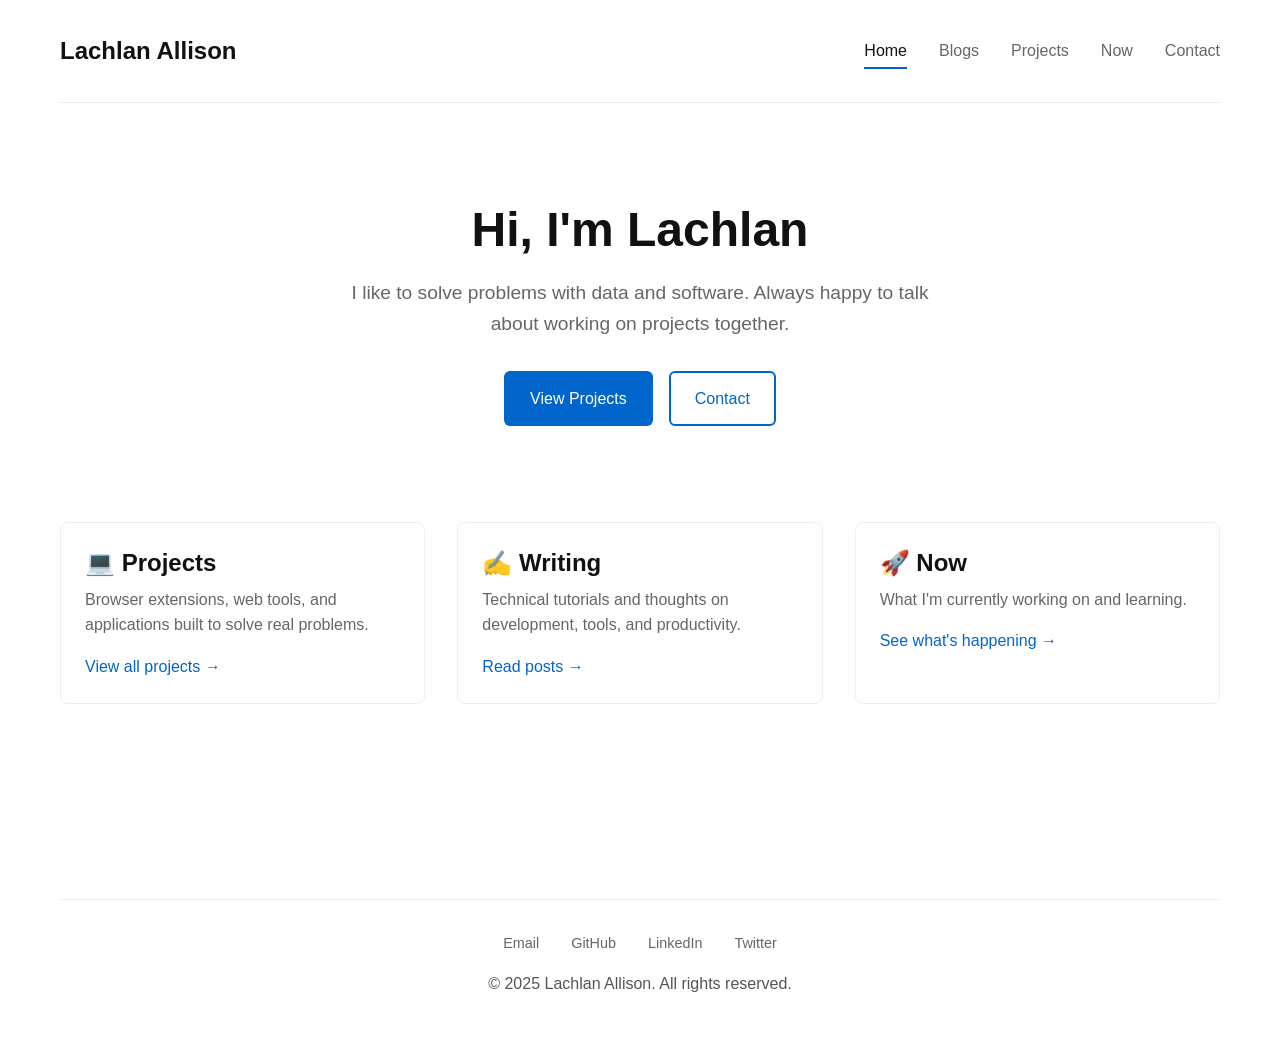
==== index.html @ a33252d0 "initial commit" ====
<!DOCTYPE html>
<html lang="en">
<head>
    <meta charset="UTF-8">
    <meta name="viewport" content="width=device-width, initial-scale=1.0">
    <title>Lachlan Allison - Developer</title>
    <meta name="description" content="Lachlan Allison - Developer building web applications and digital solutions">
    <meta name="author" content="Lachlan Allison">
    
    <!-- Open Graph / Facebook -->
    <meta property="og:type" content="website">
    <meta property="og:url" content="https://lachlanallison.com/">
    <meta property="og:title" content="Lachlan Allison - Developer">
    <meta property="og:description" content="Lachlan Allison - Developer building web applications and digital solutions">
    <meta property="og:image" content="https://lachlanallison.com/assets/images/og-home.jpg">
    
    <!-- Twitter -->
    <meta property="twitter:card" content="summary_large_image">
    <meta property="twitter:url" content="https://lachlanallison.com/">
    <meta property="twitter:title" content="Lachlan Allison - Developer">
    <meta property="twitter:description" content="Lachlan Allison - Developer building web applications and digital solutions">
    <meta property="twitter:image" content="https://lachlanallison.com/assets/images/og-home.jpg">
    
    <link rel="stylesheet" href="assets/css/main.css">
</head>
<body>
    <header class="header">
        <nav class="nav">
            <a href="index.html" class="logo">Lachlan Allison</a>
            <ul class="nav-links">
                <li><a href="index.html">Home</a></li>
                <li><a href="blogs/index.html">Blogs</a></li>
                <li><a href="projects/index.html">Projects</a></li>
                <li><a href="now/index.html">Now</a></li>
                <li><a href="contact/index.html">Contact</a></li>
            </ul>
        </nav>
    </header>

    <main class="main-content">
        <section class="hero">
            <h1>Hi, I'm Lachlan</h1>
            <p>I like to solve problems with data and software. Always happy to talk about working on projects together.</p>
            
            <div class="cta-buttons">
                <a href="projects/index.html" class="btn btn-primary">View Projects</a>
                <a href="contact/index.html" class="btn btn-secondary">Contact</a>
            </div>
        </section>

        <section class="introduction">
            <div class="grid grid-3">
                <div class="card">
                    <h3>💻 Projects</h3>
                    <p class="card-description">Browser extensions, web tools, and applications built to solve real problems.</p>
                    <a href="projects/index.html">View all projects →</a>
                </div>
                
                <div class="card">
                    <h3>✍️ Writing</h3>
                    <p class="card-description">Technical tutorials and thoughts on development, tools, and productivity.</p>
                    <a href="blogs/index.html">Read posts →</a>
                </div>
                
                <div class="card">
                    <h3>🚀 Now</h3>
                    <p class="card-description">What I'm currently working on and learning.</p>
                    <a href="now/index.html">See what's happening →</a>
                </div>
            </div>
        </section>
    </main>

    <footer class="footer">
        <div class="footer-links">
            <a href="mailto:hello@lachlanallison.com">Email</a>
            <a href="https://github.com/lachlanallison" target="_blank" rel="noopener">GitHub</a>
            <a href="https://linkedin.com/in/lachlanallison" target="_blank" rel="noopener">LinkedIn</a>
            <a href="https://twitter.com/lachlanallison" target="_blank" rel="noopener">Twitter</a>
        </div>
        <p>&copy; 2025 Lachlan Allison. All rights reserved.</p>
    </footer>

    <script src="assets/js/main.js"></script>
</body>
</html>
---- assets/css/main.css ----
/* Reset and base styles */
* {
    margin: 0;
    padding: 0;
    box-sizing: border-box;
}

html {
    font-size: 16px;
    scroll-behavior: smooth;
}

body {
    font-family: -apple-system, BlinkMacSystemFont, 'Segoe UI', 'Roboto', 'Oxygen', 'Ubuntu', 'Cantarell', sans-serif;
    line-height: 1.6;
    color: #333;
    background-color: #ffffff;
    max-width: 1200px;
    margin: 0 auto;
    padding: 0 20px;
}

/* Typography */
h1, h2, h3, h4, h5, h6 {
    font-weight: 600;
    line-height: 1.3;
    margin-bottom: 1rem;
    color: #111;
}

h1 {
    font-size: 2.5rem;
    margin-bottom: 1.5rem;
}

h2 {
    font-size: 2rem;
    margin-bottom: 1.2rem;
}

h3 {
    font-size: 1.5rem;
    margin-bottom: 1rem;
}

p {
    margin-bottom: 1.2rem;
    color: #555;
}

a {
    color: #0066cc;
    text-decoration: none;
    transition: color 0.2s ease;
}

a:hover {
    color: #004499;
    text-decoration: underline;
}

/* Details/Summary styling for archive sections */
details {
    margin: 1.5rem 0;
    padding: 1rem;
    border: 1px solid #eee;
    border-radius: 6px;
    background-color: #fafafa;
}

summary {
    cursor: pointer;
    font-weight: 500;
    color: #333;
    padding: 0.5rem 0;
    border-bottom: 1px solid transparent;
    transition: all 0.2s ease;
}

summary:hover {
    color: #0066cc;
    border-bottom-color: #0066cc;
}

summary::-webkit-details-marker {
    color: #0066cc;
}

details[open] summary {
    margin-bottom: 0.5rem;
    border-bottom-color: #eee;
}

details ul {
    margin-left: 1.2rem;
    color: #666;
}

details li {
    margin-bottom: 0.5rem;
    font-size: 0.95rem;
}

/* Header and Navigation */
.header {
    padding: 2rem 0;
    border-bottom: 1px solid #eee;
    margin-bottom: 3rem;
}

.nav {
    display: flex;
    justify-content: space-between;
    align-items: center;
    flex-wrap: wrap;
    gap: 1rem;
}

.logo {
    font-size: 1.5rem;
    font-weight: 600;
    color: #111;
}

.nav-links {
    display: flex;
    gap: 2rem;
    list-style: none;
    flex-wrap: wrap;
}

.nav-links a {
    color: #666;
    font-weight: 400;
    padding: 0.5rem 0;
    border-bottom: 2px solid transparent;
    transition: all 0.2s ease;
}

.nav-links a:hover,
.nav-links a.active {
    color: #111;
    border-bottom-color: #0066cc;
    text-decoration: none;
}

/* Main content */
.main-content {
    min-height: calc(100vh - 200px);
    padding-bottom: 3rem;
}

/* Hero section */
.hero {
    text-align: center;
    padding: 3rem 0;
    margin-bottom: 3rem;
}

.hero h1 {
    font-size: 3rem;
    margin-bottom: 1rem;
}

.hero p {
    font-size: 1.2rem;
    color: #666;
    max-width: 600px;
    margin: 0 auto 2rem;
}

.availability-banner {
    display: inline-block;
    background-color: #e8f5e8;
    color: #2d5e2d;
    padding: 0.8rem 1.5rem;
    border-radius: 6px;
    font-weight: 500;
    margin-bottom: 2rem;
    border: 1px solid #c3e6c3;
}

.cta-buttons {
    display: flex;
    gap: 1rem;
    justify-content: center;
    flex-wrap: wrap;
}

.btn {
    display: inline-block;
    padding: 0.8rem 1.5rem;
    border-radius: 6px;
    font-weight: 500;
    text-decoration: none;
    transition: all 0.2s ease;
    border: 2px solid transparent;
}

.btn-primary {
    background-color: #0066cc;
    color: white;
}

.btn-primary:hover {
    background-color: #004499;
    text-decoration: none;
}

.btn-secondary {
    background-color: transparent;
    color: #0066cc;
    border-color: #0066cc;
}

.btn-secondary:hover {
    background-color: #0066cc;
    color: white;
    text-decoration: none;
}

/* Grid layouts */
.grid {
    display: grid;
    gap: 2rem;
    margin-bottom: 3rem;
}

.grid-2 {
    grid-template-columns: repeat(auto-fit, minmax(300px, 1fr));
}

.grid-3 {
    grid-template-columns: repeat(auto-fit, minmax(250px, 1fr));
}

.grid-4 {
    grid-template-columns: repeat(auto-fit, minmax(200px, 1fr));
}

/* Cards */
.card {
    background: white;
    border: 1px solid #eee;
    border-radius: 8px;
    padding: 1.5rem;
    transition: all 0.2s ease;
}

.card:hover {
    border-color: #ddd;
    box-shadow: 0 4px 12px rgba(0, 0, 0, 0.1);
}

.card h3 {
    margin-bottom: 0.5rem;
}

.card-meta {
    color: #888;
    font-size: 0.9rem;
    margin-bottom: 1rem;
}

.card-description {
    color: #666;
    margin-bottom: 1rem;
}

.card-tags {
    display: flex;
    gap: 0.5rem;
    flex-wrap: wrap;
    margin-top: 1rem;
}

.tag {
    background-color: #f5f5f5;
    color: #666;
    padding: 0.3rem 0.6rem;
    border-radius: 4px;
    font-size: 0.8rem;
    font-weight: 500;
}

/* Blog post styles */
.blog-post {
    max-width: 800px;
    margin: 0 auto;
}

.blog-meta {
    color: #888;
    margin-bottom: 2rem;
    text-align: center;
}

.blog-content {
    line-height: 1.8;
}

.blog-content h2,
.blog-content h3,
.blog-content h4 {
    margin-top: 2rem;
    margin-bottom: 1rem;
}

.blog-content p {
    margin-bottom: 1.5rem;
}

.blog-content img {
    max-width: 100%;
    height: auto;
    border-radius: 8px;
    margin: 2rem 0;
}

.blog-content pre {
    background-color: #f8f9fa;
    padding: 1rem;
    border-radius: 6px;
    overflow-x: auto;
    margin: 1.5rem 0;
}

.blog-content code {
    background-color: #f8f9fa;
    padding: 0.2rem 0.4rem;
    border-radius: 3px;
    font-size: 0.9rem;
}

/* Photo gallery */
.photo-grid {
    display: grid;
    grid-template-columns: repeat(auto-fit, minmax(250px, 1fr));
    gap: 1rem;
    margin-bottom: 3rem;
}

.photo-item {
    position: relative;
    overflow: hidden;
    border-radius: 8px;
    cursor: pointer;
    transition: transform 0.2s ease;
}

.photo-item:hover {
    transform: scale(1.02);
}

.photo-item img {
    width: 100%;
    height: 250px;
    object-fit: cover;
    display: block;
}

.photo-caption {
    position: absolute;
    bottom: 0;
    left: 0;
    right: 0;
    background: linear-gradient(transparent, rgba(0, 0, 0, 0.7));
    color: white;
    padding: 2rem 1rem 1rem;
    font-size: 0.9rem;
    opacity: 0;
    transition: opacity 0.2s ease;
}

.photo-item:hover .photo-caption {
    opacity: 1;
}

/* Lightbox */
.lightbox {
    display: none;
    position: fixed;
    top: 0;
    left: 0;
    width: 100%;
    height: 100%;
    background-color: rgba(0, 0, 0, 0.9);
    z-index: 1000;
    cursor: pointer;
}

.lightbox.active {
    display: flex;
    align-items: center;
    justify-content: center;
}

.lightbox-image {
    max-width: 90%;
    max-height: 90%;
    object-fit: contain;
}

.lightbox-close {
    position: absolute;
    top: 2rem;
    right: 2rem;
    color: white;
    font-size: 2rem;
    background: none;
    border: none;
    cursor: pointer;
}

/* Contact form */
.contact-form {
    max-width: 600px;
    margin: 0 auto;
}

.form-group {
    margin-bottom: 1.5rem;
}

.form-group label {
    display: block;
    margin-bottom: 0.5rem;
    font-weight: 500;
    color: #333;
}

.form-group input,
.form-group textarea {
    width: 100%;
    padding: 0.8rem;
    border: 1px solid #ddd;
    border-radius: 6px;
    font-size: 1rem;
    font-family: inherit;
    transition: border-color 0.2s ease;
}

.form-group input:focus,
.form-group textarea:focus {
    outline: none;
    border-color: #0066cc;
}

.form-group textarea {
    min-height: 120px;
    resize: vertical;
}

/* Footer */
.footer {
    border-top: 1px solid #eee;
    padding: 2rem 0;
    text-align: center;
    color: #888;
    margin-top: 3rem;
}

.footer-links {
    display: flex;
    gap: 2rem;
    justify-content: center;
    margin-bottom: 1rem;
    flex-wrap: wrap;
}

.footer-links a {
    color: #666;
    font-size: 0.9rem;
}

/* Responsive design */
@media (max-width: 768px) {
    body {
        padding: 0 15px;
    }
    
    .nav {
        flex-direction: column;
        gap: 1rem;
    }
    
    .nav-links {
        gap: 1.5rem;
    }
    
    .hero h1 {
        font-size: 2.5rem;
    }
    
    .hero p {
        font-size: 1.1rem;
    }
    
    .cta-buttons {
        flex-direction: column;
        align-items: center;
    }
    
    .btn {
        text-align: center;
        min-width: 200px;
    }
    
    .grid-2,
    .grid-3,
    .grid-4 {
        grid-template-columns: 1fr;
    }
    
    .photo-grid {
        grid-template-columns: repeat(auto-fit, minmax(200px, 1fr));
    }
    
    .footer-links {
        flex-direction: column;
        gap: 1rem;
    }
}

@media (max-width: 480px) {
    .hero h1 {
        font-size: 2rem;
    }
    
    .photo-grid {
        grid-template-columns: 1fr;
    }
    
    .lightbox-image {
        max-width: 95%;
        max-height: 95%;
    }
}

/* Utility classes */
.text-center {
    text-align: center;
}

.text-muted {
    color: #888;
}

.mb-2 {
    margin-bottom: 2rem;
}

.mt-2 {
    margin-top: 2rem;
}

.back-link {
    display: inline-block;
    margin-bottom: 2rem;
    color: #666;
    font-size: 0.9rem;
}

.back-link:hover {
    color: #0066cc;
}
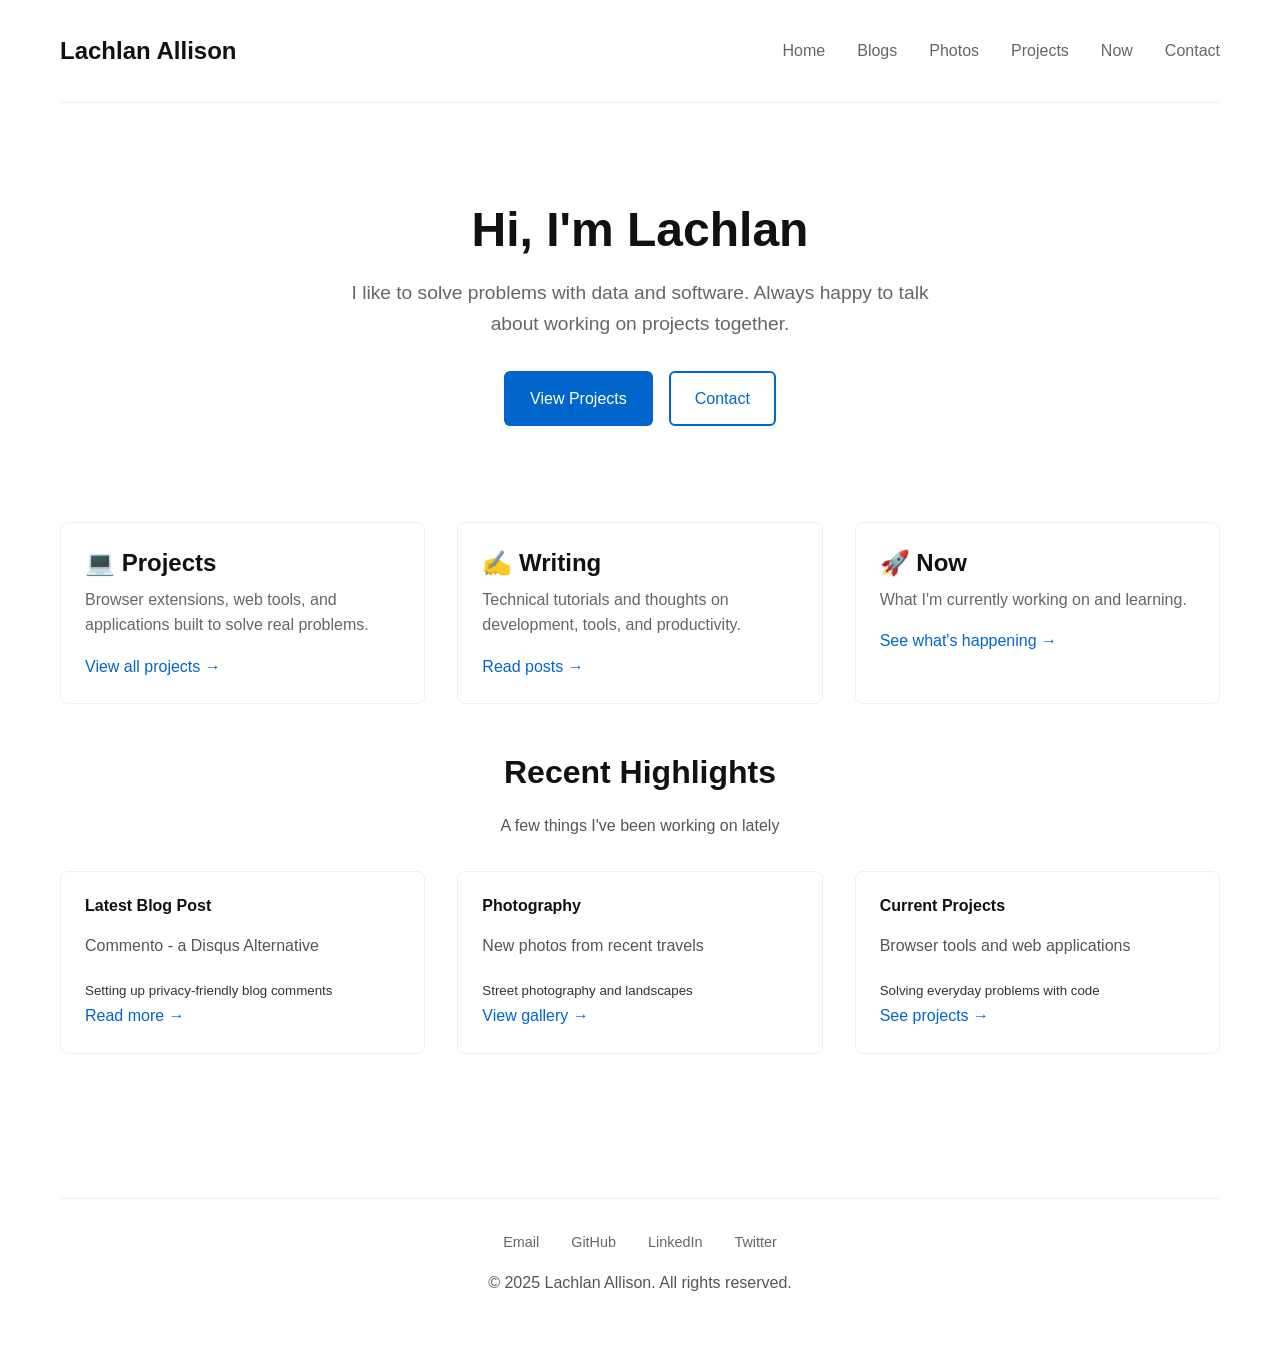
==== commit bcf84fdd: "latest updates" ====
--- a/index.html
+++ b/index.html
@@ -24,18 +24,22 @@
     <link rel="stylesheet" href="assets/css/main.css">
 </head>
 <body>
-    <header class="header">
-        <nav class="nav">
-            <a href="index.html" class="logo">Lachlan Allison</a>
-            <ul class="nav-links">
-                <li><a href="index.html">Home</a></li>
-                <li><a href="blogs/index.html">Blogs</a></li>
-                <li><a href="projects/index.html">Projects</a></li>
-                <li><a href="now/index.html">Now</a></li>
-                <li><a href="contact/index.html">Contact</a></li>
-            </ul>
-        </nav>
-    </header>
+    <div data-include="header">
+        <!-- Fallback content if JavaScript fails -->
+        <header class="header">
+            <nav class="nav">
+                <a href="index.html" class="logo">Lachlan Allison</a>
+                <ul class="nav-links">
+                    <li><a href="index.html">Home</a></li>
+                    <li><a href="blogs/index.html">Blogs</a></li>
+                    <li><a href="photos/index.html">Photos</a></li>
+                    <li><a href="projects/index.html">Projects</a></li>
+                    <li><a href="now/index.html">Now</a></li>
+                    <li><a href="contact/index.html">Contact</a></li>
+                </ul>
+            </nav>
+        </header>
+    </div>
 
     <main class="main-content">
         <section class="hero">
@@ -69,18 +73,52 @@
                 </div>
             </div>
         </section>
+
+        <section class="recent-highlights">
+            <div class="text-center" style="margin-bottom: 2rem;">
+                <h2>Recent Highlights</h2>
+                <p>A few things I've been working on lately</p>
+            </div>
+            
+            <div class="grid grid-3">
+                <div class="card">
+                    <h4>Latest Blog Post</h4>
+                    <p>Commento - a Disqus Alternative</p>
+                    <small>Setting up privacy-friendly blog comments</small>
+                    <br><a href="blogs/commento-disqus-alternative.html">Read more →</a>
+                </div>
+                
+                <div class="card">
+                    <h4>Photography</h4>
+                    <p>New photos from recent travels</p>
+                    <small>Street photography and landscapes</small>
+                    <br><a href="photos/index.html">View gallery →</a>
+                </div>
+                
+                <div class="card">
+                    <h4>Current Projects</h4>
+                    <p>Browser tools and web applications</p>
+                    <small>Solving everyday problems with code</small>
+                    <br><a href="projects/index.html">See projects →</a>
+                </div>
+            </div>
+        </section>
     </main>
 
-    <footer class="footer">
-        <div class="footer-links">
-            <a href="mailto:hello@lachlanallison.com">Email</a>
-            <a href="https://github.com/lachlanallison" target="_blank" rel="noopener">GitHub</a>
-            <a href="https://linkedin.com/in/lachlanallison" target="_blank" rel="noopener">LinkedIn</a>
-            <a href="https://twitter.com/lachlanallison" target="_blank" rel="noopener">Twitter</a>
-        </div>
-        <p>&copy; 2025 Lachlan Allison. All rights reserved.</p>
-    </footer>
+    <div data-include="footer">
+        <!-- Fallback content if JavaScript fails -->
+        <footer class="footer">
+            <div class="footer-links">
+                <a href="mailto:hello@lachlanallison.com">Email</a>
+                <a href="https://github.com/lachlanallison" target="_blank" rel="noopener">GitHub</a>
+                <a href="https://linkedin.com/in/lachlanallison" target="_blank" rel="noopener">LinkedIn</a>
+                <a href="https://twitter.com/lachlanallison" target="_blank" rel="noopener">Twitter</a>
+            </div>
+            <p>&copy; 2025 Lachlan Allison. All rights reserved.</p>
+        </footer>
+    </div>
 
     <script src="assets/js/main.js"></script>
+    <script src="assets/js/includes.js"></script>
 </body>
 </html> 
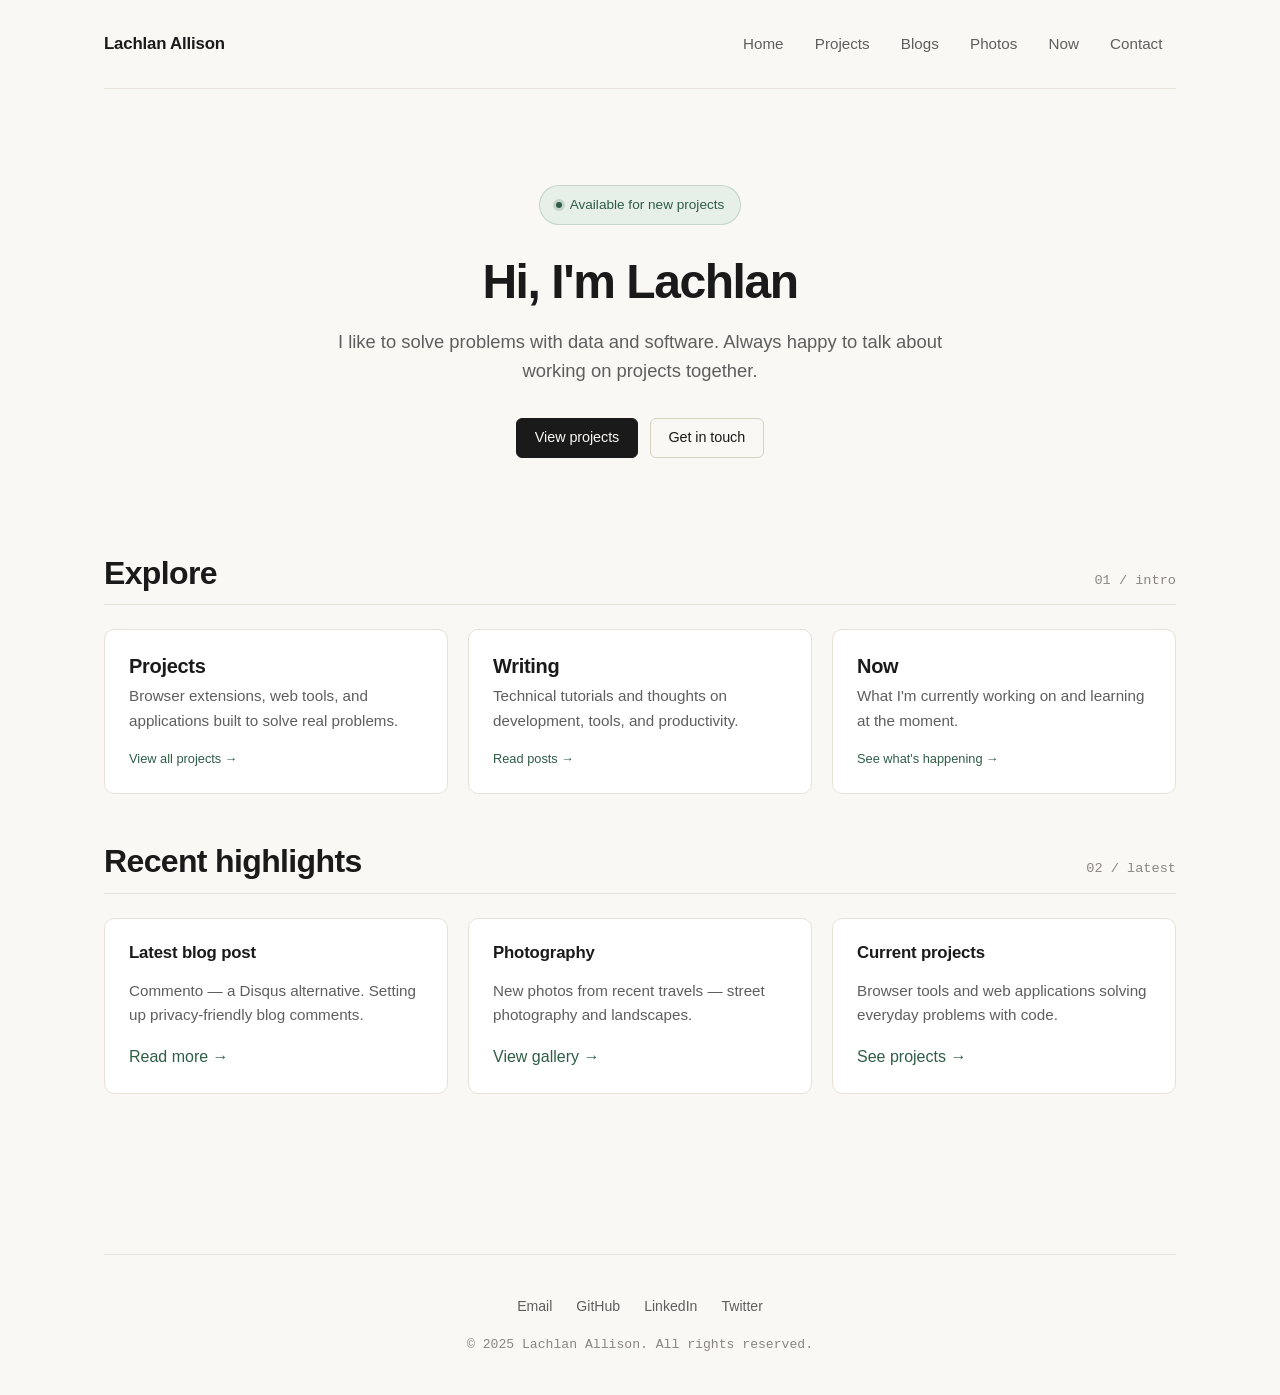
==== commit f4fc57af: "site theme redesign and project updates" ====
--- a/index.html
+++ b/index.html
@@ -6,22 +6,25 @@
     <title>Lachlan Allison - Developer</title>
     <meta name="description" content="Lachlan Allison - Developer building web applications and digital solutions">
     <meta name="author" content="Lachlan Allison">
-    
+
     <!-- Open Graph / Facebook -->
     <meta property="og:type" content="website">
     <meta property="og:url" content="https://lachlanallison.com/">
     <meta property="og:title" content="Lachlan Allison - Developer">
     <meta property="og:description" content="Lachlan Allison - Developer building web applications and digital solutions">
     <meta property="og:image" content="https://lachlanallison.com/assets/images/og-home.jpg">
-    
+
     <!-- Twitter -->
     <meta property="twitter:card" content="summary_large_image">
     <meta property="twitter:url" content="https://lachlanallison.com/">
     <meta property="twitter:title" content="Lachlan Allison - Developer">
     <meta property="twitter:description" content="Lachlan Allison - Developer building web applications and digital solutions">
     <meta property="twitter:image" content="https://lachlanallison.com/assets/images/og-home.jpg">
-    
+
+    <link rel="preconnect" href="https://rsms.me/">
+    <link rel="stylesheet" href="https://rsms.me/inter/inter.css">
     <link rel="stylesheet" href="assets/css/main.css">
+    <link rel="icon" href="/assets/images/favicon.svg" type="image/svg+xml">
 </head>
 <body>
     <div data-include="header">
@@ -31,9 +34,9 @@
                 <a href="index.html" class="logo">Lachlan Allison</a>
                 <ul class="nav-links">
                     <li><a href="index.html">Home</a></li>
+                    <li><a href="projects/index.html">Projects</a></li>
                     <li><a href="blogs/index.html">Blogs</a></li>
                     <li><a href="photos/index.html">Photos</a></li>
-                    <li><a href="projects/index.html">Projects</a></li>
                     <li><a href="now/index.html">Now</a></li>
                     <li><a href="contact/index.html">Contact</a></li>
                 </ul>
@@ -43,63 +46,65 @@
 
     <main class="main-content">
         <section class="hero">
+            <span class="availability-banner">Available for new projects</span>
             <h1>Hi, I'm Lachlan</h1>
             <p>I like to solve problems with data and software. Always happy to talk about working on projects together.</p>
-            
+
             <div class="cta-buttons">
-                <a href="projects/index.html" class="btn btn-primary">View Projects</a>
-                <a href="contact/index.html" class="btn btn-secondary">Contact</a>
+                <a href="projects/index.html" class="btn btn-primary">View projects</a>
+                <a href="contact/index.html" class="btn btn-secondary">Get in touch</a>
             </div>
         </section>
 
         <section class="introduction">
+            <div class="section-header">
+                <h2>Explore</h2>
+                <span class="section-meta">01 / intro</span>
+            </div>
             <div class="grid grid-3">
-                <div class="card">
-                    <h3>💻 Projects</h3>
+                <a href="projects/index.html" class="card" style="text-decoration: none;">
+                    <h3>Projects</h3>
                     <p class="card-description">Browser extensions, web tools, and applications built to solve real problems.</p>
-                    <a href="projects/index.html">View all projects →</a>
-                </div>
-                
-                <div class="card">
-                    <h3>✍️ Writing</h3>
+                    <span class="card-meta" style="margin-top: auto; margin-bottom: 0; color: var(--accent); text-transform: none; font-family: var(--font-sans); letter-spacing: 0;">View all projects →</span>
+                </a>
+
+                <a href="blogs/index.html" class="card" style="text-decoration: none;">
+                    <h3>Writing</h3>
                     <p class="card-description">Technical tutorials and thoughts on development, tools, and productivity.</p>
-                    <a href="blogs/index.html">Read posts →</a>
-                </div>
-                
-                <div class="card">
-                    <h3>🚀 Now</h3>
-                    <p class="card-description">What I'm currently working on and learning.</p>
-                    <a href="now/index.html">See what's happening →</a>
-                </div>
+                    <span class="card-meta" style="margin-top: auto; margin-bottom: 0; color: var(--accent); text-transform: none; font-family: var(--font-sans); letter-spacing: 0;">Read posts →</span>
+                </a>
+
+                <a href="now/index.html" class="card" style="text-decoration: none;">
+                    <h3>Now</h3>
+                    <p class="card-description">What I'm currently working on and learning at the moment.</p>
+                    <span class="card-meta" style="margin-top: auto; margin-bottom: 0; color: var(--accent); text-transform: none; font-family: var(--font-sans); letter-spacing: 0;">See what's happening →</span>
+                </a>
             </div>
         </section>
 
         <section class="recent-highlights">
-            <div class="text-center" style="margin-bottom: 2rem;">
-                <h2>Recent Highlights</h2>
-                <p>A few things I've been working on lately</p>
+            <div class="section-header">
+                <h2>Recent highlights</h2>
+                <span class="section-meta">02 / latest</span>
             </div>
-            
+
             <div class="grid grid-3">
                 <div class="card">
-                    <h4>Latest Blog Post</h4>
-                    <p>Commento - a Disqus Alternative</p>
-                    <small>Setting up privacy-friendly blog comments</small>
-                    <br><a href="blogs/commento-disqus-alternative.html">Read more →</a>
+                    <h4>Latest blog post</h4>
+                    <p class="card-description">Commento — a Disqus alternative. Setting up privacy-friendly blog comments.</p>
+                    <a href="blogs/commento-disqus-alternative.html" style="margin-top: auto;">Read more →</a>
                 </div>
-                
+
                 <div class="card">
                     <h4>Photography</h4>
-                    <p>New photos from recent travels</p>
-                    <small>Street photography and landscapes</small>
-                    <br><a href="photos/index.html">View gallery →</a>
+                    <p class="card-description">New photos from recent travels — street photography and landscapes.</p>
+                    <a href="photos/index.html" style="margin-top: auto;">View gallery →</a>
                 </div>
-                
+
                 <div class="card">
-                    <h4>Current Projects</h4>
-                    <p>Browser tools and web applications</p>
-                    <small>Solving everyday problems with code</small>
-                    <br><a href="projects/index.html">See projects →</a>
+                    <h4>Current projects</h4>
+                    <p class="card-description">Browser tools and web applications solving everyday problems with code.</p>
+                    <a href="projects/index.html" style="margin-top: auto;">See projects →</a>
                 </div>
             </div>
         </section>
@@ -121,4 +126,4 @@
     <script src="assets/js/main.js"></script>
     <script src="assets/js/includes.js"></script>
 </body>
-</html> 
+</html>
--- a/assets/css/main.css
+++ b/assets/css/main.css
@@ -1,5 +1,42 @@
-/* Reset and base styles */
-* {
+/* ==========================================================================
+   Design tokens
+   ========================================================================== */
+:root {
+    --bg: #faf8f4;
+    --surface: #ffffff;
+    --surface-alt: #f3efe7;
+    --border: #e8e2d6;
+    --border-strong: #d9d2c2;
+
+    --text: #1a1a1a;
+    --text-muted: #5e5e5e;
+    --text-subtle: #8a8580;
+
+    --accent: #2f5d46;
+    --accent-hover: #24463a;
+    --accent-soft: #e7efe9;
+
+    --radius-sm: 6px;
+    --radius-md: 10px;
+    --radius-lg: 14px;
+
+    --shadow-sm: 0 1px 2px rgba(20, 20, 20, 0.04);
+    --shadow-md: 0 6px 20px -8px rgba(20, 20, 20, 0.12);
+    --shadow-lg: 0 18px 40px -18px rgba(20, 20, 20, 0.18);
+
+    --font-sans: "Inter", -apple-system, BlinkMacSystemFont, "Segoe UI", "Roboto",
+        "Helvetica Neue", Arial, sans-serif;
+    --font-mono: "JetBrains Mono", "SF Mono", ui-monospace, Menlo, Consolas, monospace;
+
+    --container: 1120px;
+}
+
+/* ==========================================================================
+   Reset + base
+   ========================================================================== */
+*,
+*::before,
+*::after {
     margin: 0;
     padding: 0;
     box-sizing: border-box;
@@ -8,104 +45,65 @@
 html {
     font-size: 16px;
     scroll-behavior: smooth;
+    -webkit-text-size-adjust: 100%;
 }
 
 body {
-    font-family: -apple-system, BlinkMacSystemFont, 'Segoe UI', 'Roboto', 'Oxygen', 'Ubuntu', 'Cantarell', sans-serif;
+    font-family: var(--font-sans);
+    font-feature-settings: "cv11", "ss01", "ss03";
     line-height: 1.6;
-    color: #333;
-    background-color: #ffffff;
-    max-width: 1200px;
+    color: var(--text);
+    background-color: var(--bg);
+    max-width: var(--container);
     margin: 0 auto;
-    padding: 0 20px;
-}
-
-/* Typography */
+    padding: 0 24px;
+    -webkit-font-smoothing: antialiased;
+    -moz-osx-font-smoothing: grayscale;
+}
+
+/* ==========================================================================
+   Typography
+   ========================================================================== */
 h1, h2, h3, h4, h5, h6 {
     font-weight: 600;
-    line-height: 1.3;
+    line-height: 1.2;
+    letter-spacing: -0.02em;
+    color: var(--text);
     margin-bottom: 1rem;
-    color: #111;
-}
-
-h1 {
-    font-size: 2.5rem;
-    margin-bottom: 1.5rem;
-}
-
-h2 {
-    font-size: 2rem;
-    margin-bottom: 1.2rem;
-}
-
-h3 {
-    font-size: 1.5rem;
-    margin-bottom: 1rem;
-}
+}
+
+h1 { font-size: clamp(2.25rem, 4vw, 3rem); letter-spacing: -0.03em; }
+h2 { font-size: clamp(1.625rem, 2.5vw, 2rem); }
+h3 { font-size: 1.25rem; letter-spacing: -0.015em; }
+h4 { font-size: 1.05rem; letter-spacing: -0.01em; }
 
 p {
-    margin-bottom: 1.2rem;
-    color: #555;
+    margin-bottom: 1.1rem;
+    color: var(--text-muted);
 }
 
 a {
-    color: #0066cc;
+    color: var(--accent);
     text-decoration: none;
-    transition: color 0.2s ease;
+    transition: color 0.15s ease;
 }
 
 a:hover {
-    color: #004499;
-    text-decoration: underline;
-}
-
-/* Details/Summary styling for archive sections */
-details {
-    margin: 1.5rem 0;
-    padding: 1rem;
-    border: 1px solid #eee;
-    border-radius: 6px;
-    background-color: #fafafa;
-}
-
-summary {
-    cursor: pointer;
-    font-weight: 500;
-    color: #333;
-    padding: 0.5rem 0;
-    border-bottom: 1px solid transparent;
-    transition: all 0.2s ease;
-}
-
-summary:hover {
-    color: #0066cc;
-    border-bottom-color: #0066cc;
-}
-
-summary::-webkit-details-marker {
-    color: #0066cc;
-}
-
-details[open] summary {
-    margin-bottom: 0.5rem;
-    border-bottom-color: #eee;
-}
-
-details ul {
-    margin-left: 1.2rem;
-    color: #666;
-}
-
-details li {
-    margin-bottom: 0.5rem;
-    font-size: 0.95rem;
-}
-
-/* Header and Navigation */
+    color: var(--accent-hover);
+}
+
+::selection {
+    background: var(--accent);
+    color: #fff;
+}
+
+/* ==========================================================================
+   Header + navigation
+   ========================================================================== */
 .header {
-    padding: 2rem 0;
-    border-bottom: 1px solid #eee;
+    padding: 1.5rem 0;
     margin-bottom: 3rem;
+    border-bottom: 1px solid var(--border);
 }
 
 .nav {
@@ -117,225 +115,484 @@
 }
 
 .logo {
-    font-size: 1.5rem;
+    font-size: 1.05rem;
     font-weight: 600;
-    color: #111;
+    letter-spacing: -0.01em;
+    color: var(--text);
+}
+
+.logo:hover {
+    color: var(--text);
 }
 
 .nav-links {
     display: flex;
-    gap: 2rem;
+    gap: 0.25rem;
     list-style: none;
     flex-wrap: wrap;
 }
 
 .nav-links a {
-    color: #666;
-    font-weight: 400;
-    padding: 0.5rem 0;
-    border-bottom: 2px solid transparent;
-    transition: all 0.2s ease;
-}
-
-.nav-links a:hover,
+    display: inline-block;
+    padding: 0.5rem 0.85rem;
+    color: var(--text-muted);
+    font-size: 0.95rem;
+    font-weight: 500;
+    border-radius: var(--radius-sm);
+    transition: all 0.15s ease;
+}
+
+.nav-links a:hover {
+    color: var(--text);
+    background: var(--surface-alt);
+}
+
 .nav-links a.active {
-    color: #111;
-    border-bottom-color: #0066cc;
-    text-decoration: none;
-}
-
-/* Main content */
+    color: var(--text);
+    background: var(--surface-alt);
+}
+
+/* ==========================================================================
+   Layout
+   ========================================================================== */
 .main-content {
-    min-height: calc(100vh - 200px);
-    padding-bottom: 3rem;
-}
-
-/* Hero section */
+    min-height: calc(100vh - 220px);
+    padding-bottom: 4rem;
+}
+
+/* Hero ---------------------------------------------------------------- */
 .hero {
     text-align: center;
-    padding: 3rem 0;
-    margin-bottom: 3rem;
+    padding: 3rem 0 3.5rem;
+    margin-bottom: 2.5rem;
 }
 
 .hero h1 {
-    font-size: 3rem;
     margin-bottom: 1rem;
 }
 
 .hero p {
-    font-size: 1.2rem;
-    color: #666;
-    max-width: 600px;
+    font-size: 1.15rem;
+    color: var(--text-muted);
+    max-width: 620px;
     margin: 0 auto 2rem;
 }
 
 .availability-banner {
+    display: inline-flex;
+    align-items: center;
+    gap: 0.5rem;
+    background-color: var(--accent-soft);
+    color: var(--accent);
+    padding: 0.5rem 1rem;
+    border-radius: 999px;
+    font-size: 0.85rem;
+    font-weight: 500;
+    margin-bottom: 1.75rem;
+    border: 1px solid rgba(47, 93, 70, 0.18);
+}
+
+.availability-banner::before {
+    content: "";
     display: inline-block;
-    background-color: #e8f5e8;
-    color: #2d5e2d;
-    padding: 0.8rem 1.5rem;
-    border-radius: 6px;
-    font-weight: 500;
-    margin-bottom: 2rem;
-    border: 1px solid #c3e6c3;
+    width: 6px;
+    height: 6px;
+    border-radius: 50%;
+    background: var(--accent);
+    box-shadow: 0 0 0 3px rgba(47, 93, 70, 0.18);
+}
+
+/* Section titles ------------------------------------------------------ */
+.section-header {
+    display: flex;
+    align-items: baseline;
+    justify-content: space-between;
+    gap: 1rem;
+    margin-bottom: 1.5rem;
+    padding-bottom: 0.75rem;
+    border-bottom: 1px solid var(--border);
+}
+
+.section-header h2 {
+    margin-bottom: 0;
+}
+
+.section-header .section-meta {
+    font-size: 0.85rem;
+    color: var(--text-subtle);
+    font-family: var(--font-mono);
+}
+
+/* ==========================================================================
+   Buttons
+   ========================================================================== */
+.btn {
+    display: inline-flex;
+    align-items: center;
+    justify-content: center;
+    gap: 0.4rem;
+    padding: 0.65rem 1.1rem;
+    border-radius: var(--radius-sm);
+    font-size: 0.9rem;
+    font-weight: 500;
+    letter-spacing: -0.005em;
+    text-decoration: none;
+    border: 1px solid transparent;
+    cursor: pointer;
+    transition: all 0.15s ease;
+    white-space: nowrap;
+    line-height: 1.2;
+}
+
+.btn:hover {
+    text-decoration: none;
+    transform: translateY(-1px);
+}
+
+.btn[href*="github.com"]::before {
+    content: "";
+    width: 14px;
+    height: 14px;
+    display: inline-block;
+    background: url("data:image/svg+xml,%3Csvg xmlns='http://www.w3.org/2000/svg' viewBox='0 0 16 16'%3E%3Cpath fill='%231a1a1a' d='M8 0C3.58 0 0 3.58 0 8c0 3.54 2.29 6.53 5.47 7.59.4.07.55-.17.55-.38 0-.19-.01-.82-.01-1.49-2.01.37-2.53-.49-2.69-.94-.09-.23-.48-.94-.82-1.13-.28-.15-.68-.52-.01-.53.63-.01 1.08.58 1.23.82.72 1.21 1.87.87 2.33.66.07-.52.28-.87.5-1.07-1.78-.2-3.64-.89-3.64-3.95 0-.87.31-1.59.82-2.15-.08-.2-.36-1.02.08-2.12 0 0 .67-.21 2.2.82a7.65 7.65 0 0 1 2-.27c.68 0 1.36.09 2 .27 1.53-1.04 2.2-.82 2.2-.82.44 1.1.16 1.92.08 2.12.51.56.82 1.27.82 2.15 0 3.07-1.87 3.75-3.65 3.95.29.25.54.73.54 1.48 0 1.07-.01 1.93-.01 2.2 0 .21.15.46.55.38A8.01 8.01 0 0 0 16 8c0-4.42-3.58-8-8-8Z'/%3E%3C/svg%3E") no-repeat center / contain;
+}
+
+.btn-primary[href*="github.com"]::before {
+    background-image: url("data:image/svg+xml,%3Csvg xmlns='http://www.w3.org/2000/svg' viewBox='0 0 16 16'%3E%3Cpath fill='%23faf8f4' d='M8 0C3.58 0 0 3.58 0 8c0 3.54 2.29 6.53 5.47 7.59.4.07.55-.17.55-.38 0-.19-.01-.82-.01-1.49-2.01.37-2.53-.49-2.69-.94-.09-.23-.48-.94-.82-1.13-.28-.15-.68-.52-.01-.53.63-.01 1.08.58 1.23.82.72 1.21 1.87.87 2.33.66.07-.52.28-.87.5-1.07-1.78-.2-3.64-.89-3.64-3.95 0-.87.31-1.59.82-2.15-.08-.2-.36-1.02.08-2.12 0 0 .67-.21 2.2.82a7.65 7.65 0 0 1 2-.27c.68 0 1.36.09 2 .27 1.53-1.04 2.2-.82 2.2-.82.44 1.1.16 1.92.08 2.12.51.56.82 1.27.82 2.15 0 3.07-1.87 3.75-3.65 3.95.29.25.54.73.54 1.48 0 1.07-.01 1.93-.01 2.2 0 .21.15.46.55.38A8.01 8.01 0 0 0 16 8c0-4.42-3.58-8-8-8Z'/%3E%3C/svg%3E");
+}
+
+.btn-primary {
+    background-color: var(--text);
+    color: var(--bg);
+    border-color: var(--text);
+}
+
+.btn-primary:hover {
+    background-color: #000;
+    color: #fff;
+    box-shadow: var(--shadow-md);
+}
+
+.btn-secondary {
+    background-color: transparent;
+    color: var(--text);
+    border-color: var(--border-strong);
+}
+
+.btn-secondary:hover {
+    background-color: var(--surface);
+    border-color: var(--text);
+    color: var(--text);
+    box-shadow: var(--shadow-sm);
+}
+
+.btn-accent {
+    background-color: var(--accent);
+    color: #fff;
+    border-color: var(--accent);
+}
+
+.btn-accent:hover {
+    background-color: var(--accent-hover);
+    color: #fff;
+    box-shadow: var(--shadow-md);
 }
 
 .cta-buttons {
     display: flex;
-    gap: 1rem;
+    gap: 0.75rem;
     justify-content: center;
     flex-wrap: wrap;
 }
 
-.btn {
-    display: inline-block;
-    padding: 0.8rem 1.5rem;
-    border-radius: 6px;
-    font-weight: 500;
-    text-decoration: none;
-    transition: all 0.2s ease;
-    border: 2px solid transparent;
-}
-
-.btn-primary {
-    background-color: #0066cc;
-    color: white;
-}
-
-.btn-primary:hover {
-    background-color: #004499;
-    text-decoration: none;
-}
-
-.btn-secondary {
-    background-color: transparent;
-    color: #0066cc;
-    border-color: #0066cc;
-}
-
-.btn-secondary:hover {
-    background-color: #0066cc;
-    color: white;
-    text-decoration: none;
-}
-
-/* Grid layouts */
+/* ==========================================================================
+   Grid
+   ========================================================================== */
 .grid {
     display: grid;
-    gap: 2rem;
+    gap: 1.25rem;
     margin-bottom: 3rem;
 }
 
-.grid-2 {
-    grid-template-columns: repeat(auto-fit, minmax(300px, 1fr));
-}
-
-.grid-3 {
-    grid-template-columns: repeat(auto-fit, minmax(250px, 1fr));
-}
-
-.grid-4 {
-    grid-template-columns: repeat(auto-fit, minmax(200px, 1fr));
-}
-
-/* Cards */
+.grid-2 { grid-template-columns: repeat(auto-fit, minmax(320px, 1fr)); }
+.grid-3 { grid-template-columns: repeat(auto-fit, minmax(300px, 1fr)); }
+.grid-4 { grid-template-columns: repeat(auto-fit, minmax(220px, 1fr)); }
+
+/* ==========================================================================
+   Generic card (used on home, blogs, contact)
+   ========================================================================== */
 .card {
-    background: white;
-    border: 1px solid #eee;
-    border-radius: 8px;
+    display: flex;
+    flex-direction: column;
+    background: var(--surface);
+    border: 1px solid var(--border);
+    border-radius: var(--radius-md);
     padding: 1.5rem;
-    transition: all 0.2s ease;
+    transition: border-color 0.15s ease, box-shadow 0.15s ease,
+        transform 0.15s ease;
 }
 
 .card:hover {
-    border-color: #ddd;
-    box-shadow: 0 4px 12px rgba(0, 0, 0, 0.1);
+    border-color: var(--border-strong);
+    box-shadow: var(--shadow-md);
+    transform: translateY(-2px);
 }
 
 .card h3 {
-    margin-bottom: 0.5rem;
+    margin-bottom: 0.4rem;
+}
+
+.card h3 a {
+    color: var(--text);
+}
+
+.card h3 a:hover {
+    color: var(--accent);
 }
 
 .card-meta {
-    color: #888;
-    font-size: 0.9rem;
+    color: var(--text-subtle);
+    font-size: 0.8rem;
+    font-family: var(--font-mono);
+    letter-spacing: 0.01em;
+    margin-bottom: 0.85rem;
+    text-transform: uppercase;
+}
+
+.card-description {
+    color: var(--text-muted);
+    font-size: 0.95rem;
     margin-bottom: 1rem;
 }
 
-.card-description {
-    color: #666;
+.card-tags {
+    display: flex;
+    gap: 0.35rem;
+    flex-wrap: wrap;
+    margin-top: 0.5rem;
+}
+
+.tag {
+    background-color: var(--surface-alt);
+    color: var(--text-muted);
+    padding: 0.25rem 0.55rem;
+    border-radius: 999px;
+    font-size: 0.75rem;
+    font-weight: 500;
+    letter-spacing: 0.01em;
+}
+
+/* ==========================================================================
+   Project card - standardized layout
+   ========================================================================== */
+.projects-grid {
+    display: grid;
+    grid-template-columns: repeat(auto-fill, minmax(320px, 1fr));
+    gap: 1.25rem;
+    margin-bottom: 3rem;
+}
+
+.project-card {
+    display: flex;
+    flex-direction: column;
+    background: var(--surface);
+    border: 1px solid var(--border);
+    border-radius: var(--radius-md);
+    padding: 1.5rem;
+    height: 100%;
+    transition: border-color 0.15s ease, box-shadow 0.15s ease,
+        transform 0.15s ease;
+}
+
+.project-card:hover {
+    border-color: var(--border-strong);
+    box-shadow: var(--shadow-md);
+    transform: translateY(-2px);
+}
+
+.project-card__header {
+    display: flex;
+    align-items: center;
+    justify-content: space-between;
+    gap: 0.5rem;
     margin-bottom: 1rem;
 }
 
-.card-tags {
+.project-card__category {
+    display: inline-flex;
+    align-items: center;
+    gap: 0.35rem;
+    background: var(--accent-soft);
+    color: var(--accent);
+    padding: 0.25rem 0.6rem;
+    border-radius: 999px;
+    font-size: 0.72rem;
+    font-weight: 600;
+    letter-spacing: 0.04em;
+    text-transform: uppercase;
+    border: 1px solid rgba(47, 93, 70, 0.18);
+}
+
+.project-card__date {
+    font-family: var(--font-mono);
+    font-size: 0.72rem;
+    color: var(--text-subtle);
+    letter-spacing: 0.02em;
+}
+
+.project-card__title {
+    font-size: 1.2rem;
+    font-weight: 600;
+    letter-spacing: -0.015em;
+    margin-bottom: 0.55rem;
+    color: var(--text);
+}
+
+.project-card__description {
+    color: var(--text-muted);
+    font-size: 0.92rem;
+    line-height: 1.55;
+    margin-bottom: 1.1rem;
+}
+
+.project-card__tags {
+    display: flex;
+    gap: 0.35rem;
+    flex-wrap: wrap;
+    margin-bottom: 1.25rem;
+}
+
+.project-card__footer {
     display: flex;
     gap: 0.5rem;
     flex-wrap: wrap;
-    margin-top: 1rem;
-}
-
-.tag {
-    background-color: #f5f5f5;
-    color: #666;
-    padding: 0.3rem 0.6rem;
-    border-radius: 4px;
-    font-size: 0.8rem;
-    font-weight: 500;
-}
-
-/* Blog post styles */
+    margin-top: auto;
+    padding-top: 0.25rem;
+}
+
+.project-card__footer .btn {
+    flex: 1 1 auto;
+    min-width: 0;
+    padding: 0.6rem 0.85rem;
+    font-size: 0.85rem;
+}
+
+/* ==========================================================================
+   Blog + long-form content
+   ========================================================================== */
 .blog-post {
-    max-width: 800px;
+    max-width: 720px;
     margin: 0 auto;
 }
 
 .blog-meta {
-    color: #888;
+    color: var(--text-subtle);
     margin-bottom: 2rem;
     text-align: center;
+    font-family: var(--font-mono);
+    font-size: 0.85rem;
 }
 
 .blog-content {
-    line-height: 1.8;
-}
-
+    line-height: 1.75;
+    color: var(--text);
+}
+
+.blog-content p { color: var(--text); margin-bottom: 1.3rem; }
 .blog-content h2,
 .blog-content h3,
-.blog-content h4 {
-    margin-top: 2rem;
-    margin-bottom: 1rem;
-}
-
-.blog-content p {
-    margin-bottom: 1.5rem;
-}
+.blog-content h4 { margin-top: 2.25rem; margin-bottom: 0.9rem; }
 
 .blog-content img {
     max-width: 100%;
     height: auto;
-    border-radius: 8px;
-    margin: 2rem 0;
+    border-radius: var(--radius-md);
+    margin: 1.75rem 0;
 }
 
 .blog-content pre {
-    background-color: #f8f9fa;
-    padding: 1rem;
-    border-radius: 6px;
+    background-color: #14181c;
+    color: #f4f4f5;
+    padding: 1rem 1.1rem;
+    border-radius: var(--radius-md);
     overflow-x: auto;
     margin: 1.5rem 0;
+    font-family: var(--font-mono);
+    font-size: 0.88rem;
+    line-height: 1.55;
 }
 
 .blog-content code {
-    background-color: #f8f9fa;
-    padding: 0.2rem 0.4rem;
-    border-radius: 3px;
-    font-size: 0.9rem;
-}
-
-/* Photo gallery */
+    background-color: var(--surface-alt);
+    padding: 0.15rem 0.4rem;
+    border-radius: 4px;
+    font-family: var(--font-mono);
+    font-size: 0.85em;
+}
+
+.blog-content pre code {
+    background: transparent;
+    padding: 0;
+    color: inherit;
+    font-size: 0.88rem;
+}
+
+/* Details/summary (used on Now page etc.) */
+details {
+    margin: 1.5rem 0;
+    padding: 1rem 1.25rem;
+    border: 1px solid var(--border);
+    border-radius: var(--radius-md);
+    background-color: var(--surface);
+}
+
+summary {
+    cursor: pointer;
+    font-weight: 500;
+    color: var(--text);
+    padding: 0.25rem 0;
+    transition: color 0.15s ease;
+    list-style: none;
+}
+
+summary::-webkit-details-marker { display: none; }
+
+summary::before {
+    content: "＋";
+    display: inline-block;
+    margin-right: 0.5rem;
+    color: var(--accent);
+    transition: transform 0.2s ease;
+}
+
+details[open] summary::before {
+    content: "－";
+}
+
+summary:hover { color: var(--accent); }
+
+details[open] summary {
+    margin-bottom: 0.75rem;
+    padding-bottom: 0.75rem;
+    border-bottom: 1px solid var(--border);
+}
+
+details ul {
+    margin-left: 1.2rem;
+    color: var(--text-muted);
+}
+
+details li {
+    margin-bottom: 0.4rem;
+    font-size: 0.95rem;
+}
+
+/* ==========================================================================
+   Photo gallery
+   ========================================================================== */
 .photo-grid {
     display: grid;
-    grid-template-columns: repeat(auto-fit, minmax(250px, 1fr));
+    grid-template-columns: repeat(auto-fit, minmax(260px, 1fr));
     gap: 1rem;
     margin-bottom: 3rem;
 }
@@ -343,18 +600,17 @@
 .photo-item {
     position: relative;
     overflow: hidden;
-    border-radius: 8px;
+    border-radius: var(--radius-md);
     cursor: pointer;
-    transition: transform 0.2s ease;
-}
-
-.photo-item:hover {
-    transform: scale(1.02);
-}
+    transition: transform 0.25s ease;
+    background: var(--surface-alt);
+}
+
+.photo-item:hover { transform: scale(1.01); }
 
 .photo-item img {
     width: 100%;
-    height: 250px;
+    height: 260px;
     object-fit: cover;
     display: block;
 }
@@ -364,7 +620,7 @@
     bottom: 0;
     left: 0;
     right: 0;
-    background: linear-gradient(transparent, rgba(0, 0, 0, 0.7));
+    background: linear-gradient(transparent, rgba(0, 0, 0, 0.75));
     color: white;
     padding: 2rem 1rem 1rem;
     font-size: 0.9rem;
@@ -372,21 +628,17 @@
     transition: opacity 0.2s ease;
 }
 
-.photo-item:hover .photo-caption {
-    opacity: 1;
-}
-
-/* Lightbox */
+.photo-item:hover .photo-caption { opacity: 1; }
+
+/* Lightbox ---------------------------------------------------------- */
 .lightbox {
     display: none;
     position: fixed;
-    top: 0;
-    left: 0;
-    width: 100%;
-    height: 100%;
-    background-color: rgba(0, 0, 0, 0.9);
+    inset: 0;
+    background-color: rgba(12, 12, 12, 0.92);
     z-index: 1000;
     cursor: pointer;
+    backdrop-filter: blur(6px);
 }
 
 .lightbox.active {
@@ -399,168 +651,200 @@
     max-width: 90%;
     max-height: 90%;
     object-fit: contain;
+    border-radius: var(--radius-sm);
 }
 
 .lightbox-close {
     position: absolute;
-    top: 2rem;
-    right: 2rem;
+    top: 1.5rem;
+    right: 1.5rem;
     color: white;
-    font-size: 2rem;
-    background: none;
-    border: none;
+    font-size: 1.75rem;
+    background: rgba(255, 255, 255, 0.08);
+    border: 1px solid rgba(255, 255, 255, 0.18);
+    border-radius: 999px;
+    width: 44px;
+    height: 44px;
     cursor: pointer;
-}
-
-/* Contact form */
+    display: flex;
+    align-items: center;
+    justify-content: center;
+    line-height: 1;
+}
+
+/* ==========================================================================
+   Contact
+   ========================================================================== */
 .contact-form {
     max-width: 600px;
     margin: 0 auto;
 }
 
-.form-group {
-    margin-bottom: 1.5rem;
-}
+.form-group { margin-bottom: 1.5rem; }
 
 .form-group label {
     display: block;
     margin-bottom: 0.5rem;
     font-weight: 500;
-    color: #333;
+    color: var(--text);
+    font-size: 0.9rem;
 }
 
 .form-group input,
 .form-group textarea {
     width: 100%;
-    padding: 0.8rem;
-    border: 1px solid #ddd;
-    border-radius: 6px;
+    padding: 0.75rem 0.9rem;
+    border: 1px solid var(--border-strong);
+    border-radius: var(--radius-sm);
+    background: var(--surface);
     font-size: 1rem;
     font-family: inherit;
-    transition: border-color 0.2s ease;
+    color: var(--text);
+    transition: border-color 0.15s ease, box-shadow 0.15s ease;
 }
 
 .form-group input:focus,
 .form-group textarea:focus {
     outline: none;
-    border-color: #0066cc;
+    border-color: var(--accent);
+    box-shadow: 0 0 0 3px rgba(47, 93, 70, 0.12);
 }
 
 .form-group textarea {
-    min-height: 120px;
+    min-height: 130px;
     resize: vertical;
 }
 
-/* Footer */
+.contact-method {
+    padding: 1.25rem 1.5rem;
+    border: 1px solid var(--border);
+    border-radius: var(--radius-md);
+    background: var(--surface);
+    margin-bottom: 0.75rem;
+    transition: border-color 0.15s ease, box-shadow 0.15s ease;
+}
+
+.contact-method:hover {
+    border-color: var(--border-strong);
+    box-shadow: var(--shadow-sm);
+}
+
+.contact-method h3 {
+    font-size: 0.95rem;
+    margin-bottom: 0.3rem;
+    color: var(--text-muted);
+    font-weight: 500;
+}
+
+.contact-method p {
+    margin-bottom: 0;
+    font-size: 1rem;
+}
+
+.contact-method a {
+    color: var(--text);
+    font-weight: 500;
+}
+
+.contact-method a:hover {
+    color: var(--accent);
+}
+
+/* ==========================================================================
+   Footer
+   ========================================================================== */
 .footer {
-    border-top: 1px solid #eee;
-    padding: 2rem 0;
+    border-top: 1px solid var(--border);
+    padding: 2.5rem 0;
     text-align: center;
-    color: #888;
+    color: var(--text-subtle);
     margin-top: 3rem;
 }
 
 .footer-links {
     display: flex;
-    gap: 2rem;
+    gap: 1.5rem;
     justify-content: center;
     margin-bottom: 1rem;
     flex-wrap: wrap;
 }
 
 .footer-links a {
-    color: #666;
-    font-size: 0.9rem;
-}
-
-/* Responsive design */
+    color: var(--text-muted);
+    font-size: 0.88rem;
+    font-weight: 500;
+}
+
+.footer-links a:hover { color: var(--text); }
+
+.footer p {
+    font-size: 0.82rem;
+    color: var(--text-subtle);
+    margin-bottom: 0;
+    font-family: var(--font-mono);
+}
+
+/* ==========================================================================
+   Utilities
+   ========================================================================== */
+.text-center { text-align: center; }
+.text-muted { color: var(--text-subtle); }
+.mb-2 { margin-bottom: 2rem; }
+.mt-2 { margin-top: 2rem; }
+
+.back-link {
+    display: inline-flex;
+    align-items: center;
+    gap: 0.3rem;
+    margin-bottom: 2rem;
+    color: var(--text-muted);
+    font-size: 0.88rem;
+    font-weight: 500;
+}
+
+.back-link:hover { color: var(--accent); }
+
+/* ==========================================================================
+   Responsive
+   ========================================================================== */
 @media (max-width: 768px) {
-    body {
-        padding: 0 15px;
+    body { padding: 0 16px; }
+
+    .header { padding: 1.25rem 0; margin-bottom: 2rem; }
+
+    .nav { flex-direction: column; align-items: flex-start; gap: 0.75rem; }
+
+    .nav-links {
+        gap: 0.15rem;
+        width: 100%;
+        overflow-x: auto;
+        -webkit-overflow-scrolling: touch;
     }
-    
-    .nav {
-        flex-direction: column;
-        gap: 1rem;
-    }
-    
-    .nav-links {
-        gap: 1.5rem;
-    }
-    
-    .hero h1 {
-        font-size: 2.5rem;
-    }
-    
-    .hero p {
-        font-size: 1.1rem;
-    }
-    
+
+    .nav-links a { padding: 0.4rem 0.7rem; font-size: 0.9rem; }
+
+    .hero { padding: 2rem 0 2.5rem; margin-bottom: 2rem; }
+
+    .hero p { font-size: 1rem; }
+
     .cta-buttons {
         flex-direction: column;
-        align-items: center;
+        align-items: stretch;
     }
-    
-    .btn {
-        text-align: center;
-        min-width: 200px;
-    }
-    
-    .grid-2,
-    .grid-3,
-    .grid-4 {
-        grid-template-columns: 1fr;
-    }
-    
-    .photo-grid {
-        grid-template-columns: repeat(auto-fit, minmax(200px, 1fr));
-    }
-    
-    .footer-links {
-        flex-direction: column;
-        gap: 1rem;
-    }
+
+    .cta-buttons .btn { width: 100%; }
+
+    .grid-2, .grid-3, .grid-4 { grid-template-columns: 1fr; }
+
+    .projects-grid { grid-template-columns: 1fr; }
+
+    .photo-grid { grid-template-columns: repeat(auto-fit, minmax(180px, 1fr)); }
+
+    .footer-links { gap: 1rem; }
 }
 
 @media (max-width: 480px) {
-    .hero h1 {
-        font-size: 2rem;
-    }
-    
-    .photo-grid {
-        grid-template-columns: 1fr;
-    }
-    
-    .lightbox-image {
-        max-width: 95%;
-        max-height: 95%;
-    }
-}
-
-/* Utility classes */
-.text-center {
-    text-align: center;
-}
-
-.text-muted {
-    color: #888;
-}
-
-.mb-2 {
-    margin-bottom: 2rem;
-}
-
-.mt-2 {
-    margin-top: 2rem;
-}
-
-.back-link {
-    display: inline-block;
-    margin-bottom: 2rem;
-    color: #666;
-    font-size: 0.9rem;
-}
-
-.back-link:hover {
-    color: #0066cc;
-} +    .photo-grid { grid-template-columns: 1fr; }
+
+    .project-card__header { flex-wrap: wrap; }
+}
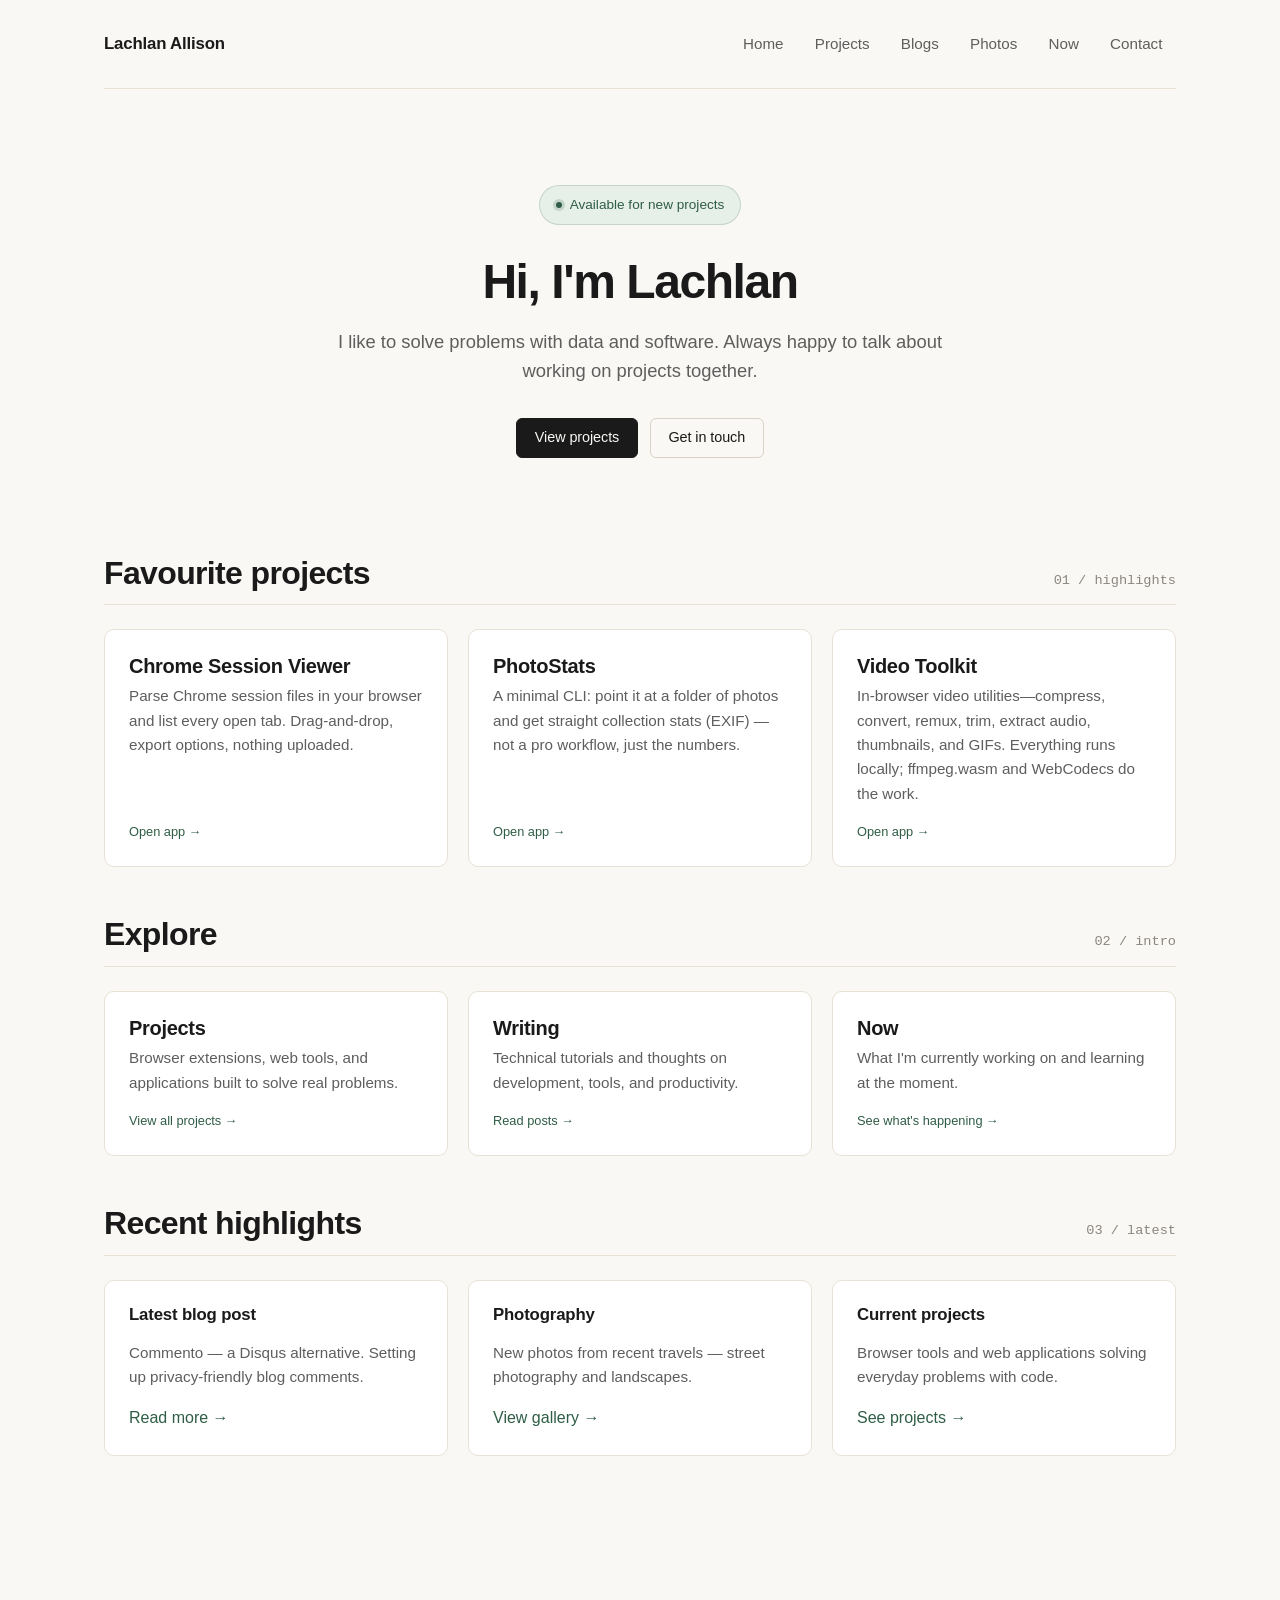
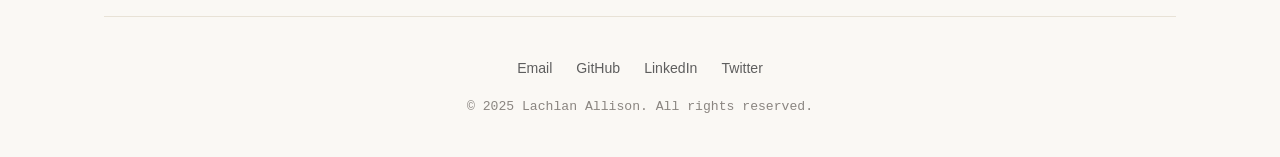
==== commit 8085fb47: "added video toolkit and favourite projects" ====
--- a/index.html
+++ b/index.html
@@ -56,10 +56,36 @@
             </div>
         </section>
 
+        <section class="favourite-projects">
+            <div class="section-header">
+                <h2>Favourite projects</h2>
+                <span class="section-meta">01 / highlights</span>
+            </div>
+            <div class="grid grid-3">
+                <a href="https://lachlanallison.github.io/chrome-session-viewer/" class="card" style="text-decoration: none;" target="_blank" rel="noopener">
+                    <h3>Chrome Session Viewer</h3>
+                    <p class="card-description">Parse Chrome session files in your browser and list every open tab. Drag-and-drop, export options, nothing uploaded.</p>
+                    <span class="card-meta" style="margin-top: auto; margin-bottom: 0; color: var(--accent); text-transform: none; font-family: var(--font-sans); letter-spacing: 0;">Open app →</span>
+                </a>
+
+                <a href="https://lachlanallison.github.io/photostats/" class="card" style="text-decoration: none;" target="_blank" rel="noopener">
+                    <h3>PhotoStats</h3>
+                    <p class="card-description">A minimal CLI: point it at a folder of photos and get straight collection stats (EXIF) — not a pro workflow, just the numbers.</p>
+                    <span class="card-meta" style="margin-top: auto; margin-bottom: 0; color: var(--accent); text-transform: none; font-family: var(--font-sans); letter-spacing: 0;">Open app →</span>
+                </a>
+
+                <a href="https://lachlanallison.github.io/video-toolkit/" class="card" style="text-decoration: none;" target="_blank" rel="noopener">
+                    <h3>Video Toolkit</h3>
+                    <p class="card-description">In-browser video utilities—compress, convert, remux, trim, extract audio, thumbnails, and GIFs. Everything runs locally; ffmpeg.wasm and WebCodecs do the work.</p>
+                    <span class="card-meta" style="margin-top: auto; margin-bottom: 0; color: var(--accent); text-transform: none; font-family: var(--font-sans); letter-spacing: 0;">Open app →</span>
+                </a>
+            </div>
+        </section>
+
         <section class="introduction">
             <div class="section-header">
                 <h2>Explore</h2>
-                <span class="section-meta">01 / intro</span>
+                <span class="section-meta">02 / intro</span>
             </div>
             <div class="grid grid-3">
                 <a href="projects/index.html" class="card" style="text-decoration: none;">
@@ -85,7 +111,7 @@
         <section class="recent-highlights">
             <div class="section-header">
                 <h2>Recent highlights</h2>
-                <span class="section-meta">02 / latest</span>
+                <span class="section-meta">03 / latest</span>
             </div>
 
             <div class="grid grid-3">
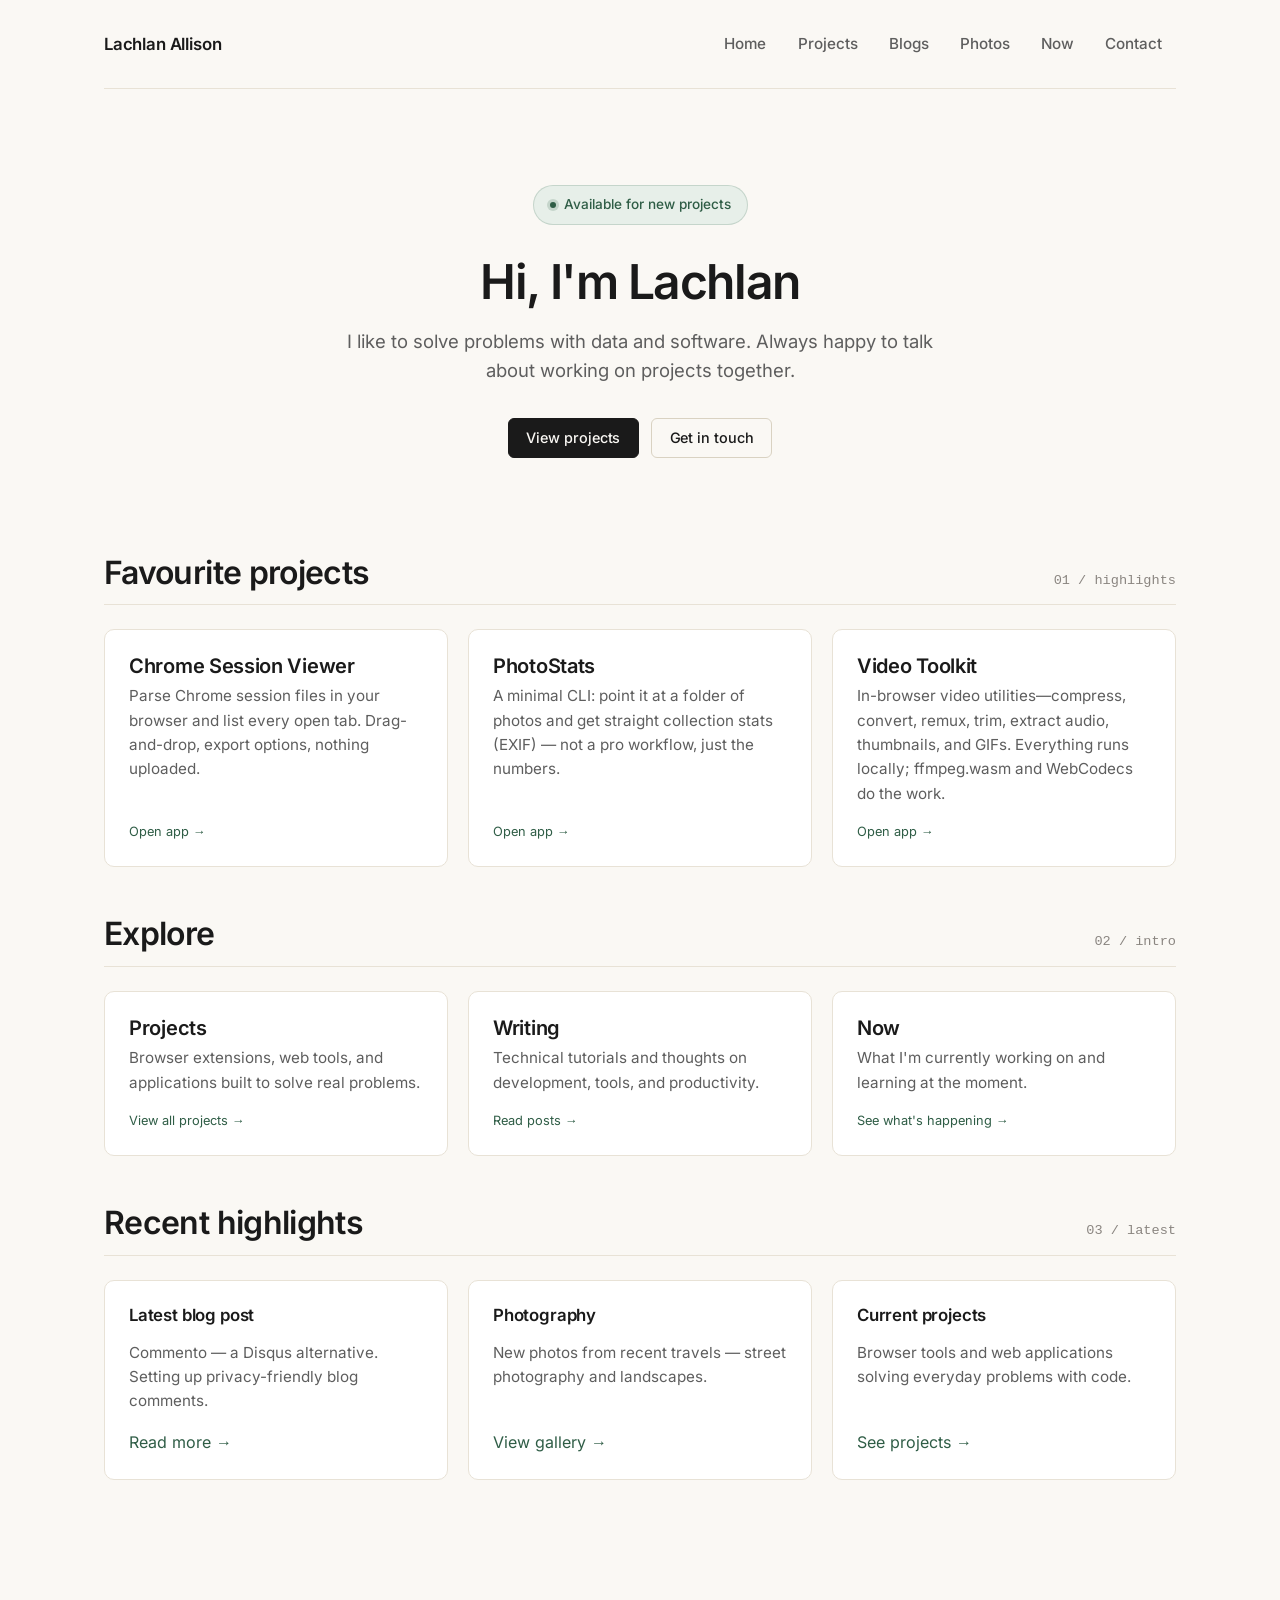
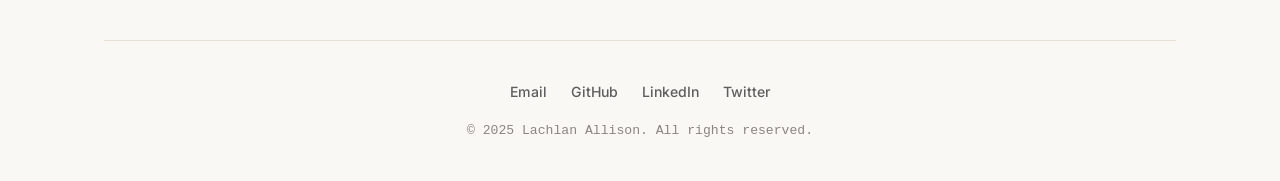
==== commit 8cf334b4: "add posthog analytics and fix theme" ====
--- a/index.html
+++ b/index.html
@@ -3,6 +3,7 @@
 <head>
     <meta charset="UTF-8">
     <meta name="viewport" content="width=device-width, initial-scale=1.0">
+    <meta name="theme-color" content="#faf8f4">
     <title>Lachlan Allison - Developer</title>
     <meta name="description" content="Lachlan Allison - Developer building web applications and digital solutions">
     <meta name="author" content="Lachlan Allison">
@@ -21,10 +22,13 @@
     <meta property="twitter:description" content="Lachlan Allison - Developer building web applications and digital solutions">
     <meta property="twitter:image" content="https://lachlanallison.com/assets/images/og-home.jpg">
 
-    <link rel="preconnect" href="https://rsms.me/">
-    <link rel="stylesheet" href="https://rsms.me/inter/inter.css">
+    <link rel="preload" href="/assets/fonts/inter-latin-wght-normal.woff2" as="font" type="font/woff2" crossorigin>
     <link rel="stylesheet" href="assets/css/main.css">
     <link rel="icon" href="/assets/images/favicon.svg" type="image/svg+xml">
+    <script>
+        !function(t,e){var o,n,p,r;e.__SV||(window.posthog=e,e._i=[],e.init=function(i,s,a){function g(t,e){var o=e.split(".");2==o.length&&(t=t[o[0]],e=o[1]),t[e]=function(){t.push([e].concat(Array.prototype.slice.call(arguments,0)))}}(p=t.createElement("script")).type="text/javascript",p.crossOrigin="anonymous",p.async=!0,p.src=s.api_host.replace(".i.posthog.com","-assets.i.posthog.com")+"/static/array.js",(r=t.getElementsByTagName("script")[0]).parentNode.insertBefore(p,r);var u=e;for(void 0!==a?u=e[a]=[]:a="posthog",u.people=u.people||[],u.toString=function(t){var e="posthog";return"posthog"!==a&&(e+="."+a),t||(e+=" (stub)"),e},u.people.toString=function(){return u.toString(1)+".people (stub)"},o="capture identify alias people.set people.set_once set_config register register_once unregister opt_out_capturing has_opted_out_capturing opt_in_capturing reset isFeatureEnabled onFeatureFlags getFeatureFlag getFeatureFlagPayload reloadFeatureFlags".split(" "),n=0;n<o.length;n++)g(u,o[n]);e._i.push([i,s,a])},e.__SV=1)}(document,window.posthog||[]);
+        posthog.init('phc_WJAnRyuORneFg50GrGVV5NEbWTkc6TgL6QrmSFebhGV', {api_host: 'https://us.i.posthog.com'})
+    </script>
 </head>
 <body>
     <div data-include="header">
@@ -149,7 +153,7 @@
         </footer>
     </div>
 
-    <script src="assets/js/main.js"></script>
-    <script src="assets/js/includes.js"></script>
+    <script src="assets/js/main.js" defer></script>
+    <script src="assets/js/includes.js" defer></script>
 </body>
 </html>
--- a/assets/css/main.css
+++ b/assets/css/main.css
@@ -1,3 +1,12 @@
+/* Inter — self-hosted variable font (avoids render-blocking https://rsms.me/inter/inter.css) */
+@font-face {
+    font-family: "Inter";
+    font-style: normal;
+    font-weight: 100 900;
+    font-display: swap;
+    src: url("../fonts/inter-latin-wght-normal.woff2") format("woff2");
+}
+
 /* ==========================================================================
    Design tokens
    ========================================================================== */
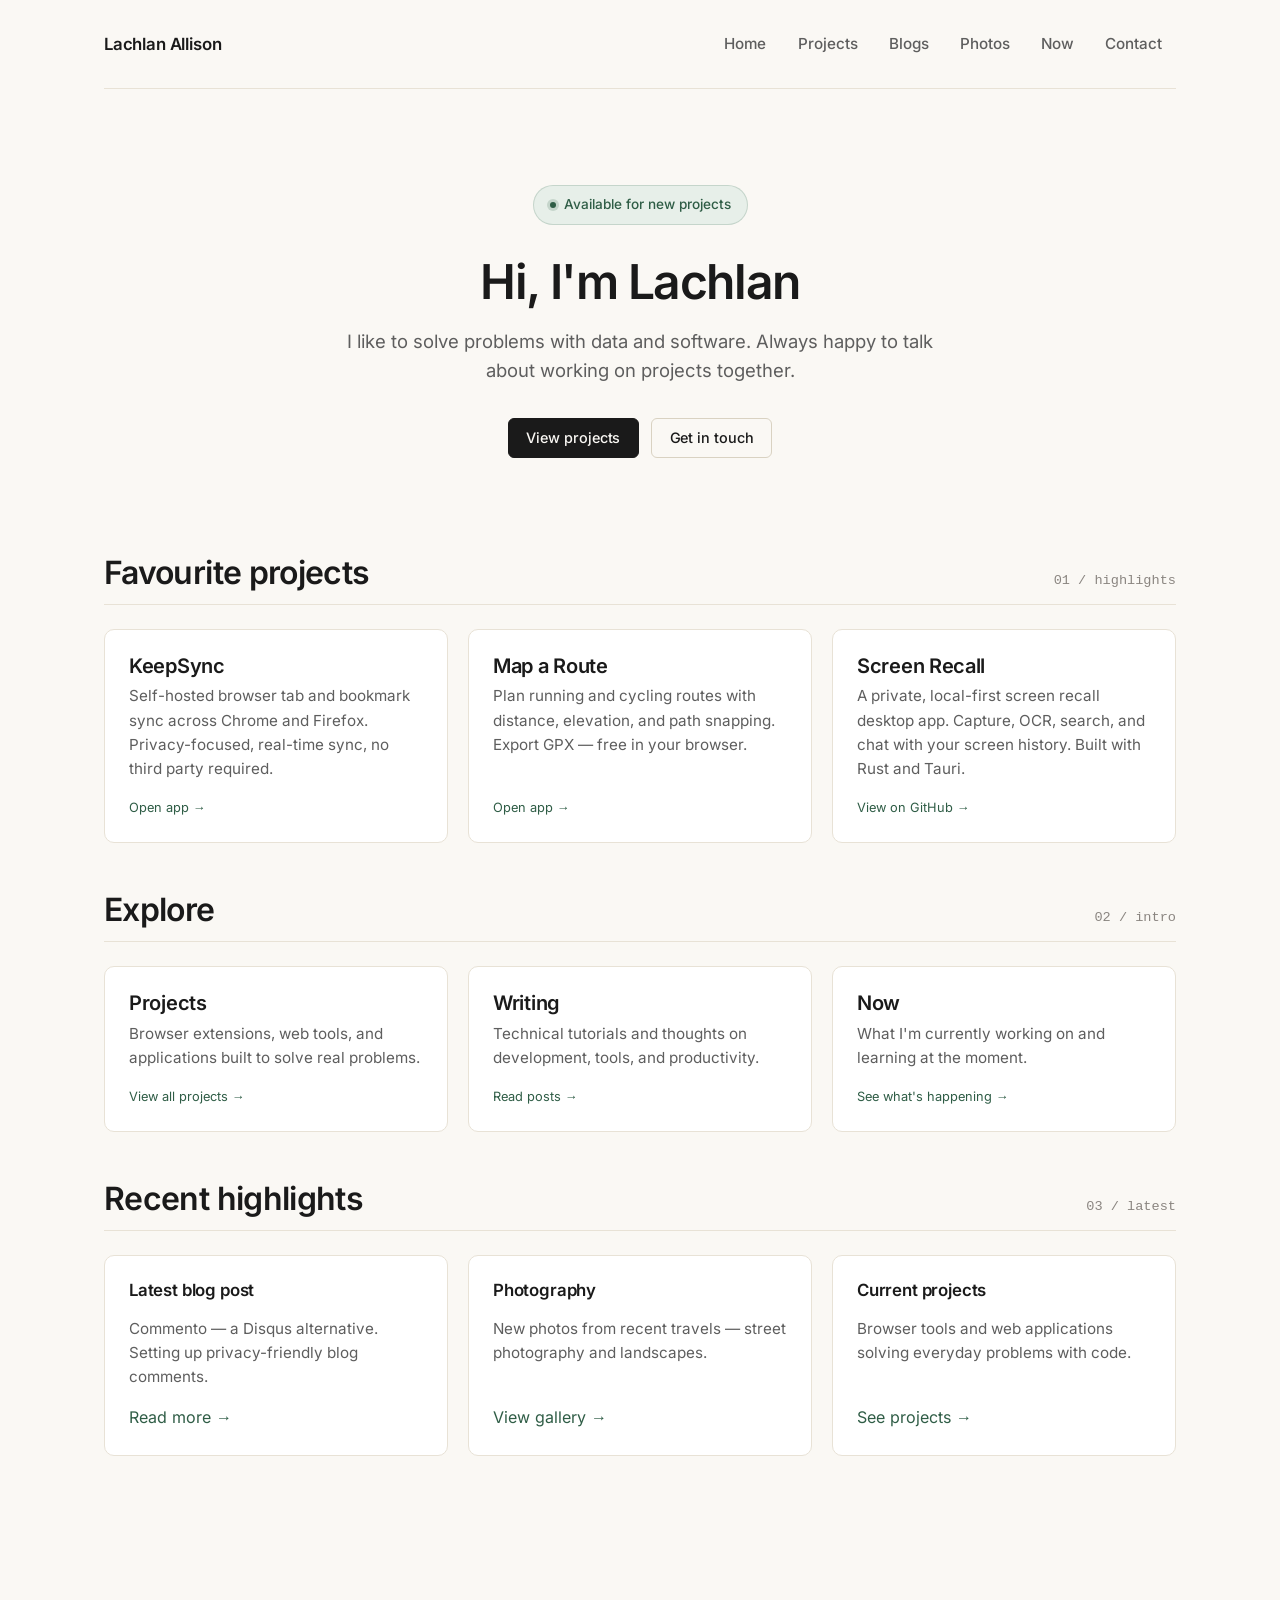
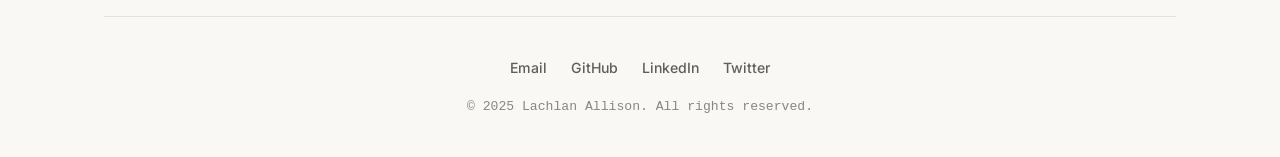
==== commit 5b1cfc38: "add new projects" ====
--- a/index.html
+++ b/index.html
@@ -66,22 +66,22 @@
                 <span class="section-meta">01 / highlights</span>
             </div>
             <div class="grid grid-3">
-                <a href="https://lachlanallison.github.io/chrome-session-viewer/" class="card" style="text-decoration: none;" target="_blank" rel="noopener">
-                    <h3>Chrome Session Viewer</h3>
-                    <p class="card-description">Parse Chrome session files in your browser and list every open tab. Drag-and-drop, export options, nothing uploaded.</p>
+                <a href="https://lachlanallison.github.io/keepsync/" class="card" style="text-decoration: none;" target="_blank" rel="noopener">
+                    <h3>KeepSync</h3>
+                    <p class="card-description">Self-hosted browser tab and bookmark sync across Chrome and Firefox. Privacy-focused, real-time sync, no third party required.</p>
                     <span class="card-meta" style="margin-top: auto; margin-bottom: 0; color: var(--accent); text-transform: none; font-family: var(--font-sans); letter-spacing: 0;">Open app →</span>
                 </a>
 
-                <a href="https://lachlanallison.github.io/photostats/" class="card" style="text-decoration: none;" target="_blank" rel="noopener">
-                    <h3>PhotoStats</h3>
-                    <p class="card-description">A minimal CLI: point it at a folder of photos and get straight collection stats (EXIF) — not a pro workflow, just the numbers.</p>
+                <a href="https://lachlanallison.github.io/map-a-route/" class="card" style="text-decoration: none;" target="_blank" rel="noopener">
+                    <h3>Map a Route</h3>
+                    <p class="card-description">Plan running and cycling routes with distance, elevation, and path snapping. Export GPX — free in your browser.</p>
                     <span class="card-meta" style="margin-top: auto; margin-bottom: 0; color: var(--accent); text-transform: none; font-family: var(--font-sans); letter-spacing: 0;">Open app →</span>
                 </a>
 
-                <a href="https://lachlanallison.github.io/video-toolkit/" class="card" style="text-decoration: none;" target="_blank" rel="noopener">
-                    <h3>Video Toolkit</h3>
-                    <p class="card-description">In-browser video utilities—compress, convert, remux, trim, extract audio, thumbnails, and GIFs. Everything runs locally; ffmpeg.wasm and WebCodecs do the work.</p>
-                    <span class="card-meta" style="margin-top: auto; margin-bottom: 0; color: var(--accent); text-transform: none; font-family: var(--font-sans); letter-spacing: 0;">Open app →</span>
+                <a href="https://github.com/lachlanallison/screen-recall" class="card" style="text-decoration: none;" target="_blank" rel="noopener">
+                    <h3>Screen Recall</h3>
+                    <p class="card-description">A private, local-first screen recall desktop app. Capture, OCR, search, and chat with your screen history. Built with Rust and Tauri.</p>
+                    <span class="card-meta" style="margin-top: auto; margin-bottom: 0; color: var(--accent); text-transform: none; font-family: var(--font-sans); letter-spacing: 0;">View on GitHub →</span>
                 </a>
             </div>
         </section>
